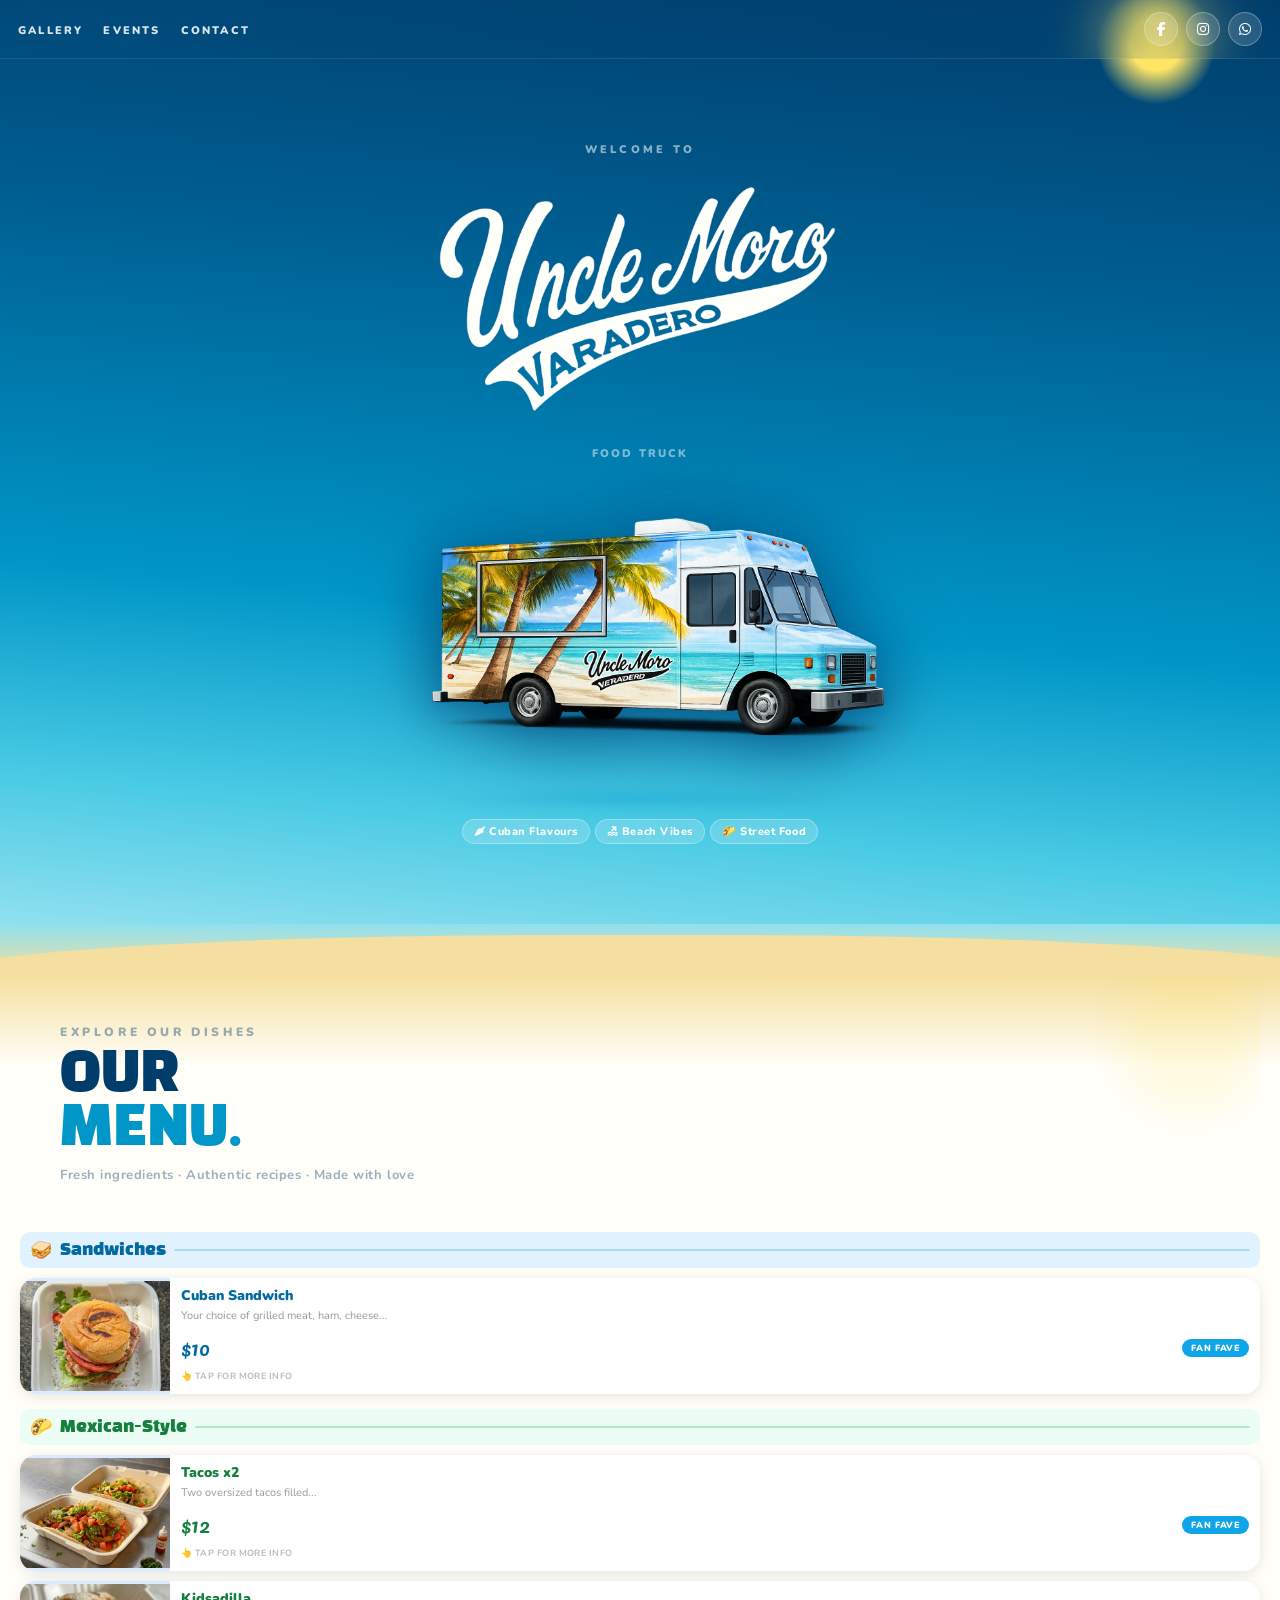
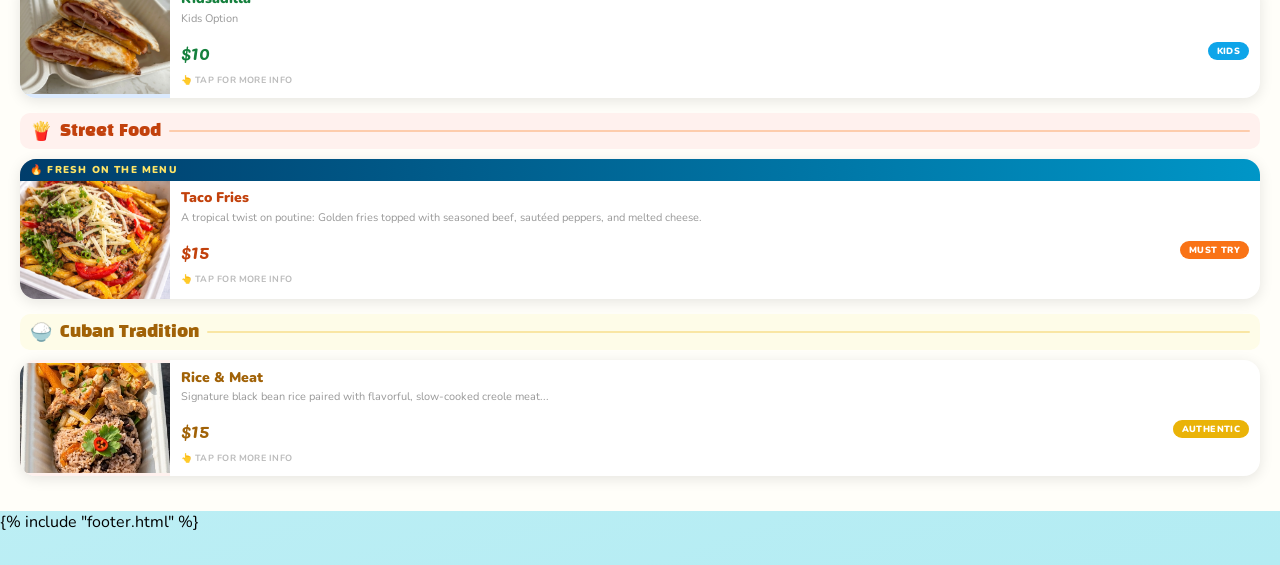
==== templates/index.html @ 2c999a67 "Update index.html" ====
<!DOCTYPE html>
<html lang="en">
<head>
<meta charset="UTF-8">
<!--<meta http-equiv="Content-Security-Policy" content="default-src 'self'; style-src 'self' 'unsafe-inline'; script-src 'self'; img-src 'self' data: https:;">-->
<meta name="viewport" content="width=device-width, initial-scale=1, viewport-fit=cover">
<meta name="theme-color" content="#0096c7">

<meta property="og:title" content="Uncle Moro Varadero Food Truck">
<meta property="og:description" content="Authentic Cuban & Street Food.">
<meta property="og:image" content="https://menu-foodtruck.onrender.com/static/images/truck2.png">
<meta property="og:url" content="https://menu-foodtruck.onrender.com">
<meta property="og:type" content="website">

<link href="https://fonts.googleapis.com/css2?family=Pacifico&family=Nunito:wght@400;600;700;800;900&family=Black+Han+Sans&display=swap" rel="stylesheet">
<link rel="stylesheet" href="https://cdnjs.cloudflare.com/ajax/libs/font-awesome/6.5.0/css/all.min.css">
<link rel="stylesheet" href="/static/css/estilo.css">

<title>Uncle Moro Varadero Food Truck</title>

</head>

<body>

<!-- HEADER -->
<div class="hdr">
  <!-- truck photo as subtle background -->
  <div class="truck-bg"></div>

  <nav class="topbar">
    <ul class="topbar-links">
      <li><a href="#">Gallery</a></li>
      <li><a href="#">Events</a></li>
      <li><a href="#info">Contact</a></li>
    </ul>
    <div class="topbar-socials">
      <a href="https://facebook.com/18fgJvuurK/?mibextid=wwXlfr" target="_blank" class="soc-btn fb" title="Facebook"><i class="fa-brands fa-facebook-f"></i></a>
      <a href="https://instagram.com/uncle_moro_varadero_food_truck" target="_blank" class="soc-btn ig" title="Instagram"><i class="fa-brands fa-instagram"></i></a>
      <a href="https://wa.me/" target="_blank" class="soc-btn wa" title="WhatsApp"><i class="fa-brands fa-whatsapp"></i></a>
    </div>
  </nav>

  <div class="hdr-inner">
    <div class="brand-eyebrow">Welcome to</div>
 
    <!-- logo circle -->
    <div class="logo-wrap">
      <img src="/static/images/logo.png" alt="Uncle Moro Varadero">
    </div>
 
    <!-- 3D truck image — replaces old truck.png -->
    <div class="brand-loc">Food Truck
      <img src="/static/images/truck2.png" alt="Uncle Moro Food Truck">
    </div>
 
    <div class="pills">
      <span class="pill">🌶 Cuban Flavours</span>
      <span class="pill">🏖 Beach Vibes</span>
      <span class="pill">🌮 Street Food</span>
    </div>
  </div>
</div>

<div class="sand-wrap"></div>

<div class="body">

<div class="menu-intro">
    <div class="menu-intro-text">
      <div class="menu-intro-eyebrow">Explore our dishes</div>
      <div class="menu-intro-title">Our <br><em>Menu.</em></div>
      <div class="menu-intro-sub">Fresh ingredients · Authentic recipes · Made with love</div>
    </div>
  </div>

<!-- SANDWICHES -->
<div class="sec cb">
  <div class="sec-row" style="margin-top: 0 !important;">
    <span class="sec-emoji">🥪</span>
    <span class="sec-name">Sandwiches</span>
    <div class="sec-rule"></div>
  </div>

  <div class="grid g1">

    <div class="card cb wide" onclick="location.href='/plates?plate=cuban'">

      <div class="ph ph-bg" style="background:#dbeafe;"><img src="/static/images/pan3.png" style="width:150px; height:110px; object-fit:cover;"></div>

      <div class="card-body">
        <div class="card-name">Cuban Sandwich</div>
        <div class="card-desc">Your choice of grilled meat, ham, cheese...</div>

        <div class="card-btm">
          <span class="price">$10</span>
          <span class="badge" style="background:#0ea5e9;color:#fff;">Fan Fave</span>
        </div>

        <div class="tap-hint">👆 Tap for more info</div>
      </div>

    </div>

  </div>

</div>


<!-- MEXICAN -->
<div class="sec li">

  <div class="sec-row">
    <span class="sec-emoji">🌮</span>
    <span class="sec-name">Mexican-Style</span>
    <div class="sec-rule"></div>
  </div>

  <div class="grid g1">

    <div class="card cb wide" onclick="location.href='/plates?plate=tacos'">

      <div class="ph ph-bg" style="background:#dbeafe;"><img src="/static/images/tacos2.png" style="width:150px; height:110px; object-fit:cover;"></div>

      <div class="card-body">
        <div class="card-name">Tacos x2</div>
        <div class="card-desc">Two oversized tacos filled...</div>

        <div class="card-btm">
          <span class="price">$12</span>
          <span class="badge" style="background:#0ea5e9;color:#fff;">Fan Fave</span>
        </div>

        <div class="tap-hint">👆 Tap for more info</div>
      </div>

    </div>

  </div>
  <div class="grid g1">

    <div class="card cb wide" onclick="location.href='/plates?plate=quesadilla'">

      <div class="ph ph-bg" style="background:#dbeafe;"><img src="/static/images/kid2.png" style="width:150px; height:110px; object-fit:cover;"></div>

      <div class="card-body">
        <div class="card-name">Kidsadilla</div>
        <div class="card-desc">Kids Option</div>

        <div class="card-btm">
          <span class="price">$10</span>
          <span class="badge" style="background:#0ea5e9;color:#fff;">Kids</span>
        </div>

        <div class="tap-hint">👆 Tap for more info</div>
      </div>

    </div>

  </div>
</div>


<!-- STREET FOOD -->
<div class="sec cr">

  <div class="sec-row">
    <span class="sec-emoji">🍟</span>
    <span class="sec-name">Street Food</span>
    <div class="sec-rule"></div>
  </div>

  <div class="grid g1">

    <div class="card cb wide" onclick="location.href='/plates?plate=tacofries'">

      <div class="star-strip">🔥 FRESH ON THE MENU</div>

      <div class="ph ph-bg" style="background:#fff1ee;"><img src="/static/images/fries2.JPG" style="width:150px; height:140px; object-fit:cover;"></div>

      <div class="card-body" style="margin-top: 20px;">

        <div class="card-name">Taco Fries</div>
        <div class="card-desc">A tropical twist on poutine: Golden fries topped with seasoned beef, sautéed peppers, and melted cheese.</div>

        <div class="card-btm">
          <span class="price">$15</span>
          <span class="badge" style="background:#f97316;color:#fff;">Must Try</span>
        </div>

        <div class="tap-hint">👆 Tap for more info</div>

      </div>

    </div>

  </div>

</div>


<!-- CUBAN BOWLS -->
<div class="sec go">

  <div class="sec-row">
    <span class="sec-emoji">🍚</span>
    <span class="sec-name">Cuban Tradition</span>
    <div class="sec-rule"></div>
  </div>

  <div class="grid g1">

    <div class="card cb wide" onclick="location.href='/plates?plate=rice'">

      <div class="ph ph-bg" style="background:#fff1ee;"><img src="/static/images/rice.png" style="width:150px; height:110px; object-fit:cover;"></div>

      <div class="card-body">

        <div class="card-name">Rice & Meat</div>
        <div class="card-desc">Signature black bean rice paired with flavorful, slow-cooked creole meat...</div>

        <div class="card-btm">
          <span class="price">$15</span>
          <span class="badge" style="background:#eab308;color:#fff;">Authentic</span>
        </div>

        <div class="tap-hint">👆 Tap for more info</div>

      </div>

    </div>

  </div>

</div>


</div>

<!-- FOOTER -->
{% include "footer.html" %}


<!-- JS -->
<script src="/static/js/script.js"></script>

</body>
</html>
---- static/css/estilo.css ----
:root {
  --ocean: #0096c7;
  --deep: #003d6b;
  --sand: #f5dfa0;
  --coral: #f97316;
  --lime: #22c55e;
  --gold: #eab308;
  --sky: #90e0ef;
  --coral: #ff6b35;
}
* { box-sizing: border-box; margin: 0; padding: 0; }
body {
  font-family: 'Nunito', sans-serif;
  background: linear-gradient(160deg, #e0f7fa 0%, #b3ecf3 100%);
  min-height: 100dvh;
  padding: 0 0 2rem; 
}


/* ─── HEADER ─── */
.hdr {
  margin-top: 0;
  position: relative;
  text-align: center;
  overflow: hidden;
  padding: clamp(1.2rem, 4vw, 2rem) 1rem clamp(3rem, 8vw, 5rem);
  background: linear-gradient(185deg, #003d6b 0%, #005f92 30%, #0096c7 65%, #48cae4 85%, #90e0ef 100%);
}
 
/* sun decoration */
.hdr::before {
  content: '';
  position: absolute; top: -15px; right: 5%;
  width: clamp(70px, 16vw, 120px); height: clamp(70px, 16vw, 120px);
  background: radial-gradient(circle, #ffe566 30%, transparent 70%);
  pointer-events: none;
}
 
/* shimmer lines */
.shimmer {
  position: absolute; bottom: 40px; left: 0; right: 0; height: 24px;
  background: repeating-linear-gradient(90deg, rgba(255,255,255,.08) 0, rgba(255,255,255,.08) 3px, transparent 3px, transparent 18px);
}
 
/* ── truck background image ── */
.truck-bg {
  position: absolute;
  inset: 0;
  background-size: cover;
  background-position: center 45%;
  opacity: .18;
  pointer-events: none;
}
 
/* ── content ── */
.hdr-inner {
  margin-top: 110px;
  position: relative;
  z-index: 2;
  display: flex;
  flex-direction: column;
  align-items: center;
}

 
.brand-eyebrow {
  font-size: clamp(9px, 1.8vw, 11px);
  font-weight: 900;
  letter-spacing: .3em;
  text-transform: uppercase;
  color: rgba(255,255,255,.55);
}
.logo-wrap {
  margin: clamp(8px, 2.5vw, 18px) auto;
  width: clamp(220px, 60vw, 420px);
  animation: logo-drop .9s .1s cubic-bezier(.22,1,.36,1) both;
}
@keyframes logo-drop {
  from { opacity: 0; transform: translateY(-18px) scale(.9); }
  to   { opacity: 1; transform: translateY(0) scale(1); }
}
.logo-wrap img {
  width: 100%;
  height: auto;
  display: block;
  /* blanco puro + glow cálido dorado para hacer match con el sol/arena del camión */
  filter: invert(1) brightness(1.1) drop-shadow(0 15px 35px rgba(0, 0, 0, -0.5));
}
 
/* ── TRUCK 3D IMAGE ── */
.brand-loc {
  width: 100%;
  position: relative;
  margin-top: clamp(-10px, -2vw, -6px);
  /* negative margin pulls truck up, overlapping logo area slightly */
}

.brand-loc img {
  width: clamp(260px, 88vw, 520px);
  max-width: 100%;
  height: auto;
  display: block;
  margin: 0 auto;

  /* key visual effects */
  filter:
    drop-shadow(0 -8px 24px rgba(0, 150, 200, .35))   /* sky glow from above  */
    drop-shadow(0  8px 32px rgba(0,  20,  60, .55))   /* ground shadow below  */
    drop-shadow(0  2px  8px rgba(0,  80, 150, .3));   /* subtle edge depth    */

  animation: truck-roll .95s .25s cubic-bezier(.22,1,.36,1) both;

  /* subtle float loop */
  animation: truck-roll .95s .25s cubic-bezier(.22,1,.36,1) both,
             truck-float 5s 1.2s ease-in-out infinite;
}

@keyframes truck-roll {
  from { opacity: 0; transform: translateX(-40px) scale(.93); }
  to   { opacity: 1; transform: translateX(0) scale(1); }
}
@keyframes truck-float {
  0%, 100% { transform: translateY(0); }
  50%       { transform: translateY(-6px); }
}

/* ground reflection strip under truck */
.brand-loc::after {
  content: '';
  display: block;
  margin: clamp(-18px,-4vw,-10px) auto 0;
  width: clamp(200px, 70vw, 420px);
  height: clamp(12px, 3vw, 20px);
  background: radial-gradient(ellipse at center,
    rgba(0, 150, 200, .35) 0%,
    transparent 70%
  );
  border-radius: 50%;
  filter: blur(4px);
}

/* brand text hidden — logo image IS the brand */
.brand-uncle { display: none; }
.brand-vara  { display: none; }
 
.brand-loc {
  font-size: clamp(9px, 1.8vw, 11px);
  font-weight: 900;
  letter-spacing: .2em;
  text-transform: uppercase;
  color: rgba(255,255,255,.5);
  margin-top: 6px;
}
 
.pills {
  display: flex;
  justify-content: center;
  gap: 5px;
  flex-wrap: wrap;
  margin-top: 10px;
}
.pill {
  background: rgba(255,255,255,.18);
  border: 1px solid rgba(255,255,255,.3);
  color: #fff;
  font-size: clamp(9px, 1.8vw, 11px);
  font-weight: 800;
  padding: 4px 11px;
  border-radius: 20px;
  letter-spacing: .05em;
}
.palms { font-size: clamp(22px, 5vw, 32px); letter-spacing: 8px; margin-bottom: 4px; position: relative; z-index:1; }
.brand-eyebrow { font-size: clamp(9px,1.8vw,11px); font-weight:900; letter-spacing:.3em; text-transform:uppercase; color:rgba(255,255,255,.55); position:relative;z-index:1; }
.brand-uncle { font-family:'Pacifico',cursive; font-size:clamp(32px,9vw,56px); color:#fff; text-shadow:2px 4px 0 rgba(0,50,90,.5); line-height:1; position:relative;z-index:1; }
.brand-vara { font-family:'Pacifico',cursive; font-size:clamp(14px,4vw,24px); color:#ffe566; text-shadow:1px 2px 0 rgba(0,50,80,.4); position:relative;z-index:1; margin-top:2px; }
.brand-loc { font-size:clamp(9px,1.8vw,11px); font-weight:900; letter-spacing:.2em; text-transform:uppercase; color:rgba(255,255,255,.5); margin-top:6px; position:relative;z-index:1; }
.pills { display:flex; justify-content:center; gap:5px; flex-wrap:wrap; margin-top:10px; position:relative;z-index:1; }
.pill { background:rgba(255,255,255,.18); border:1px solid rgba(255,255,255,.3); color:#fff; font-size:clamp(9px,1.8vw,11px); font-weight:800; padding:4px 11px; border-radius:20px; letter-spacing:.05em; }

.sand-wrap { height: clamp(32px,6vw,52px); background:linear-gradient(180deg,#90e0ef 0%,#f5dfa0 100%); overflow:hidden; position:relative; }
.sand-wrap::after { content:''; position:absolute; bottom:0; left:-5%; right:-5%; height:80%; background:#f5dfa0; border-radius:55% 55% 0 0/50px 50px 0 0; }


 /* ─── TOP NAV BAR ─── */
.topbar {
  position: fixed;
  top: 0px; left: 0; right: 0;
  z-index: 30;
  display: flex;
  align-items: center;
  justify-content: space-between;
  padding: clamp(.6rem,2vw,1rem) clamp(1rem,4vw,2.5rem);
  background: rgba(0,20,50,.35);
  backdrop-filter: blur(30px);
  border-bottom: 1px solid rgba(255,255,255,.1);
}
 
.topbar-links {
  display: flex;
  gap: clamp(8px,2vw,20px);
  list-style: none;
}
.topbar-links a {
  font-size: clamp(9px,1.8vw,11px);
  font-weight: 900;
  letter-spacing: .2em;
  text-transform: uppercase;
  color: rgba(255,255,255,.85);
  text-decoration: none;
  transition: color .2s;
}
.topbar-links a:hover { color: var(--gold); }
 
.topbar-socials {
  display: flex;
  gap: 8px;
  align-items: center;
}
.soc-btn {
  display: flex; align-items: center; justify-content: center;
  width: clamp(28px,6vw,34px); height: clamp(28px,6vw,34px);
  border-radius: 50%;
  background: rgba(255,255,255,.14);
  border: 1.5px solid rgba(255,255,255,.28);
  color: #fff;
  font-size: clamp(12px,2.8vw,14px);
  text-decoration: none;
  transition: background .2s, transform .2s;
}
.soc-btn:hover { transform: translateY(-2px) scale(1.1); }
.soc-btn.fb:hover { background: #1877f2; border-color: #1877f2; }
.soc-btn.ig:hover { background: #e1306c; border-color: #e1306c; }
.soc-btn.tt:hover { background: #111;    border-color: #fff; }
.soc-btn.wa:hover { background: #25d366; border-color: #25d366; }
 
.logo-ring img { width: 100%; height: 100%; object-fit: cover; display: block; }

.menu-section {
  padding: clamp(2rem, 6vw, 4rem) clamp(1rem, 4vw, 2.5rem);
  max-width: 1100px;
  margin: 0 auto;
}
 
/* ── Section title ── */
.menu-intro {
  padding: clamp(1.8rem,5vw,3rem) clamp(1.2rem,4vw,2.5rem);
  display: flex;
  align-items: center;
  justify-content: space-between;
  gap: 1.5rem;
  flex-wrap: wrap;
  position: relative;
  overflow: hidden;
}
.menu-intro::before {
  content:'';
  position:absolute; top:-40px; right:-30px;
  width:clamp(120px,28vw,200px); height:clamp(120px,28vw,200px);
  background:radial-gradient(circle,rgba(255,229,80,.15) 30%,transparent 70%);
  pointer-events:none;
}
.menu-intro-text { position:relative; z-index:1; }
.menu-intro-eyebrow {
  font-size:clamp(12px,2vw,11px); font-weight:900;
  letter-spacing:.3em; text-transform:uppercase;
  color: rgba(0,61,107,.4); margin-bottom:.5rem;
}
.menu-intro-title {
  font-family:'Black Han Sans',sans-serif;
  font-size:clamp(50px,7vw,54px);
  line-height:1; color: var(--deep); text-transform:uppercase;
}
.menu-intro-title em { font-style:normal; color: var(--ocean);; }
.menu-intro-sub {
  font-size:clamp(12px,2.2vw,13px); font-weight:700;
  color: rgba(0,61,107,.4); margin-top:.6rem; letter-spacing:.04em;
}

/* ─── BODY ─── */
.body { background:linear-gradient(180deg,#f5dfa0 0,#fffef9 90px); padding:0 clamp(.6rem,3vw,1.25rem); padding-bottom: 25px; }

/* ─── SECTION ─── */
.sec { margin-top: clamp(.8rem,1.1rem); }


.sec-row { display:flex; align-items:center; gap:8px; margin-bottom:10px; padding:6px 10px; border-radius:10px; margin-top: 15px;}

.sec-emoji { font-size:clamp(14px,3vw,18px); }
.sec-name { font-family:'Black Han Sans',sans-serif; font-size:clamp(13px,3.5vw,16px); white-space:nowrap; }
.sec-rule { flex:1; height:2px; border-radius:2px; opacity:.3; }

/* ─── GRID ─── */
.grid { display:flow; gap:clamp(8px,2vw,12px); }
.g1 { grid-template-columns: 1fr; margin-bottom: 10px;}
.g2 { grid-template-columns: repeat(auto-fill, minmax(min(100%,148px), 1fr)); }

/* ─── CARD ─── */
.card {
  background:#fff; border-radius:16px; overflow:hidden;
  box-shadow:0 3px 14px rgba(0,0,0,.1);
  cursor:pointer;
  transition: transform .18s, box-shadow .18s;
  position: relative;
}
.card:hover { transform:translateY(-3px); box-shadow:0 8px 22px rgba(0,0,0,.15); }
.card:active { transform:scale(.98); }
.card.wide { display:flex; flex-direction:row; }
.card.wide .ph { width:clamp(100px,30%,150px); min-width:clamp(100px,30%,150px); aspect-ratio:unset; min-height:110px; }

.star-strip {
  position:absolute; top:0; left:0; right:0;
  background:linear-gradient(90deg,#003d6b,#0096c7);
  color:#ffe566; font-size:10px; font-weight:900;
  letter-spacing:.12em; text-transform:uppercase;
  padding:4px 10px; display:flex; align-items:center; gap:5px;
  z-index:2;
}

.ph {
  width:100%; aspect-ratio:4/3;
  display:flex; flex-direction:column; align-items:center; justify-content:center;
  font-size:clamp(28px,8vw,40px); gap:3px; overflow:hidden;
}
.ph img { width:100%; height:100%; object-fit:cover; }
.ph-label { font-size:9px; font-weight:800; letter-spacing:.1em; text-transform:uppercase; opacity:.25; }

.card-body { padding:clamp(7px,2vw,10px) clamp(8px,2vw,11px) clamp(9px,2vw,12px); flex:1; display:flex; flex-direction:column; justify-content:center; }
.card-name { font-weight:900; font-size:clamp(12px,3vw,14px); line-height:1.2; }
.card-desc { font-size:clamp(10px,2.2vw,11px); color:#999; margin-top:3px; line-height:1.4; }
.card-btm { display:flex; align-items:center; justify-content:space-between; margin-top:7px; flex-wrap:wrap; gap:4px; }
.price { font-family:'Pacifico',cursive; font-size:clamp(16px,4.5vw,20px); }
.badge { font-size:9px; font-weight:900; padding:3px 9px; border-radius:20px; letter-spacing:.04em; text-transform:uppercase; }
.tap-hint { font-size:9px; color:#bbb; font-weight:700; margin-top:5px; letter-spacing:.05em; text-transform:uppercase; display:flex; align-items:center; gap:3px; }

/* colour palettes */
.cb .ph-bg { background:#dbeafe; } .cb .card-name,.cb .price { color:#0369a1; } .cb .badge { background:#0ea5e9; color:#fff; } .cb .sec-row { background:#e0f2fe; } .cb .sec-name { color:#0369a1; } .cb .sec-rule { background:#0ea5e9; }
.li .ph-bg { background:#ecfdf5; } .li .card-name,.li .price { color:#15803d; } .li .badge { background:#22c55e; color:#fff; } .li .sec-row { background:#ecfdf5; } .li .sec-name { color:#15803d; } .li .sec-rule { background:#22c55e; }
.cr .ph-bg { background:#fff1ee; } .cr .card-name,.cr .price { color:#c2410c; } .cr .badge { background:#f97316; color:#fff; } .cr .sec-row { background:#fff1ee; } .cr .sec-name { color:#c2410c; } .cr .sec-rule { background:#f97316; }
.go .ph-bg { background:#fefce8; } .go .card-name,.go .price { color:#a16207; } .go .badge { background:#eab308; color:#fff; } .go .sec-row { background:#fefce8; } .go .sec-name { color:#a16207; } .go .sec-rule { background:#eab308; }

/* ─── MODAL ─── */
.overlay {
  display:none; position:fixed; inset:0; z-index:100;
  background:rgba(0,30,60,.72); backdrop-filter:blur(4px);
  align-items:flex-end; justify-content:center;
  padding: 0;
}
.overlay.open { display:flex; }

.modal {
  background:#fff; border-radius:24px 24px 0 0;
  width:100%; max-width:540px; max-height:88vh;
  overflow-y:auto; padding-bottom: env(safe-area-inset-bottom, 16px);
  animation: slideUp .3s cubic-bezier(.22,.68,0,1.2);
}
@media (min-width:560px) {
  .overlay { align-items:center; padding:1rem; }
  .modal { border-radius:24px; max-height:80vh; }
}
@keyframes slideUp { from { transform:translateY(100%); opacity:0; } to { transform:translateY(0); opacity:1; } }

.modal-img { width:100%; aspect-ratio:16/9; object-fit:cover; border-radius:24px 24px 0 0; font-size:60px; display:flex; align-items:center; justify-content:center; }
@media (min-width:560px) { .modal-img { border-radius:24px 24px 0 0; } }

.modal-body { padding:1.25rem 1.25rem 1.5rem; }
.modal-cat { font-size:10px; font-weight:900; letter-spacing:.2em; text-transform:uppercase; margin-bottom:6px; }
.modal-name { font-family:'Pacifico',cursive; font-size:clamp(22px,6vw,28px); line-height:1.1; color:#1a1208; }
.modal-price { font-family:'Pacifico',cursive; font-size:26px; margin-top:8px; }
.modal-divider { border:none; border-top:1.5px dashed #eee; margin:12px 0; }
.modal-section-label { font-size:10px; font-weight:900; letter-spacing:.2em; text-transform:uppercase; color:#bbb; margin-bottom:5px; }
.modal-desc { font-size:14px; color:#444; line-height:1.65; }
.modal-inspiration { font-size:13px; color:#666; line-height:1.6; font-style:italic; }
.modal-tags { display:flex; flex-wrap:wrap; gap:6px; margin-top:10px; }
.modal-tag { font-size:10px; font-weight:800; padding:3px 10px; border-radius:20px; letter-spacing:.04em; }
.modal-close {
  position:sticky; bottom:0; width:100%;
  background:linear-gradient(135deg,#003d6b,#0096c7);
  color:#fff; font-family:'Pacifico',cursive;
  font-size:16px; padding:14px;
  border:none; cursor:pointer; letter-spacing:.03em;
  margin-top:1rem;
  border-radius:0;
}

/* ─── FOOTER ─── */
.ftr {
  margin:1.25rem clamp(.6rem,3vw,1rem) 1rem;
  background:linear-gradient(135deg,#003d6b 0%,#0096c7 100%);
  border-radius:16px; padding:1rem 1.25rem;
  display:flex; justify-content:space-between; align-items:center; flex-wrap:wrap; gap:8px;
}
.ftr-brand { font-family:'Pacifico',cursive; font-size:clamp(14px,4vw,18px); color:#fff; text-shadow:1px 2px 0 rgba(0,0,0,.25); }
.ftr-sub { font-size:10px; font-weight:800; color:rgba(255,255,255,.6); letter-spacing:.12em; text-transform:uppercase; margin-top:2px; }
.ftr-right { display:flex; flex-direction:column; align-items:flex-end; gap:5px; }
.ftr-badge { background:rgba(255,255,255,.18); border:1px solid rgba(255,255,255,.32); color:#fff; font-size:10px; font-weight:900; padding:4px 12px; border-radius:20px; letter-spacing:.06em; text-transform:uppercase; }
.ftr-pay { font-size:10px; font-weight:800; color:rgba(255,255,255,.5); letter-spacing:.1em; text-transform:uppercase; }


.topbar {
    position: fixed;
    top: 0;
    left: 0;
    right: 0;
    z-index: 200;
    display: flex;
    align-items: center;
    justify-content: space-between;
    padding: 12px 18px;
    background: transparent;
    transition: background .3s;
}

.cart-btn {
    display: flex !important; /* Forzamos el display */
    align-items: center;
    gap: 6px;
    background: #ff6b35 !important; /* Usamos el color directo en lugar de var */
    color: #ffffff !important;
    font-size: 13px;
    font-weight: 900;
    padding: 8px 16px;
    border-radius: 30px;
    cursor: pointer;
    border: none;
    text-transform: uppercase;
    box-shadow: 0 3px 14px rgba(255, 107, 53, .5);
}
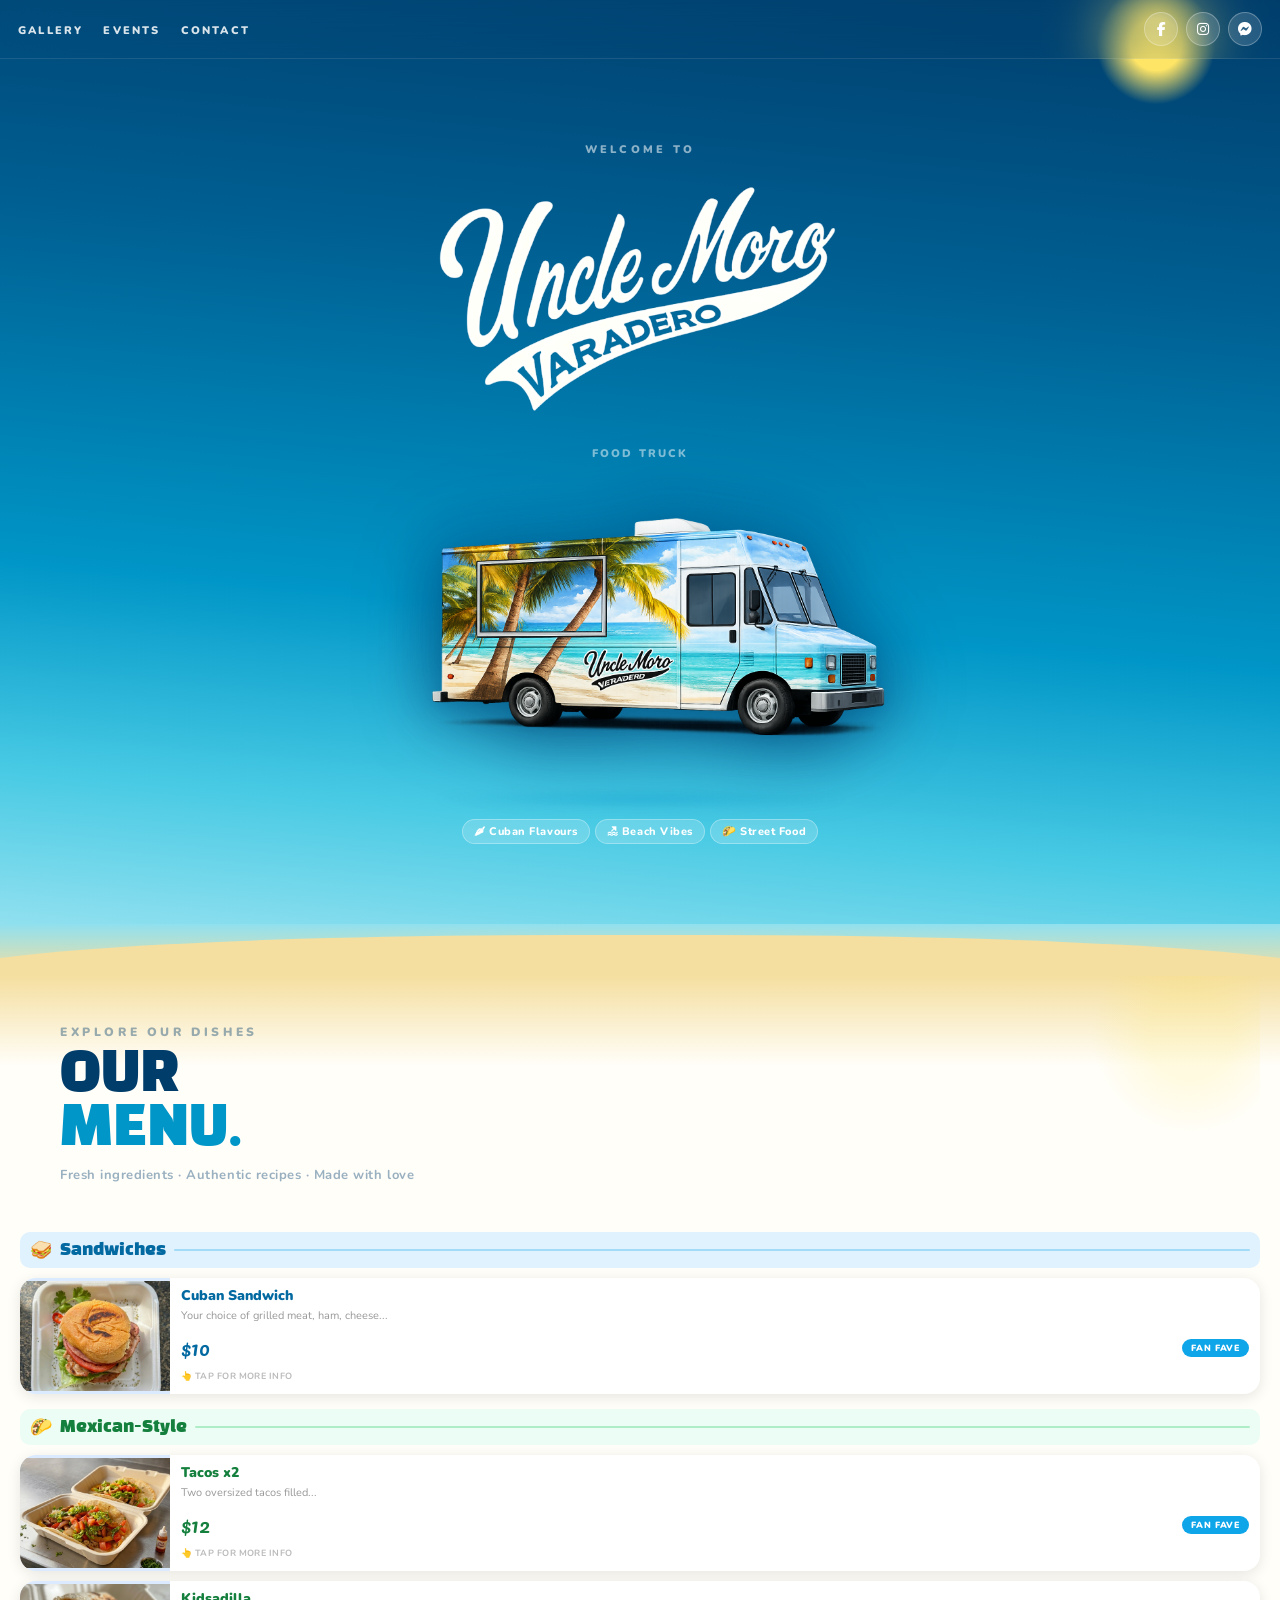
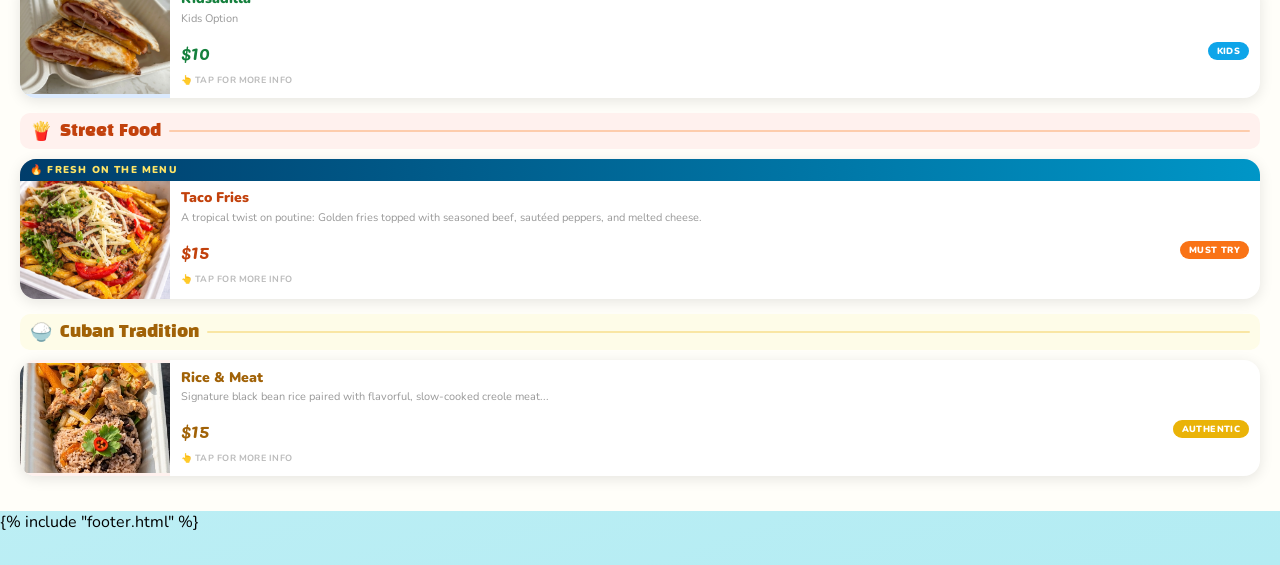
==== commit bde54c5d: "Update index.html" ====
--- a/templates/index.html
+++ b/templates/index.html
@@ -36,7 +36,7 @@
     <div class="topbar-socials">
       <a href="https://facebook.com/18fgJvuurK/?mibextid=wwXlfr" target="_blank" class="soc-btn fb" title="Facebook"><i class="fa-brands fa-facebook-f"></i></a>
       <a href="https://instagram.com/uncle_moro_varadero_food_truck" target="_blank" class="soc-btn ig" title="Instagram"><i class="fa-brands fa-instagram"></i></a>
-      <a href="https://wa.me/" target="_blank" class="soc-btn wa" title="WhatsApp"><i class="fa-brands fa-whatsapp"></i></a>
+      <a href="https://m.me/Uncle Moro Varadero Food Truck" target="_blank" class="soc-btn ma" title="Messenger"><i class="fa-brands fa-facebook-messenger"></i></a>
     </div>
   </nav>
 
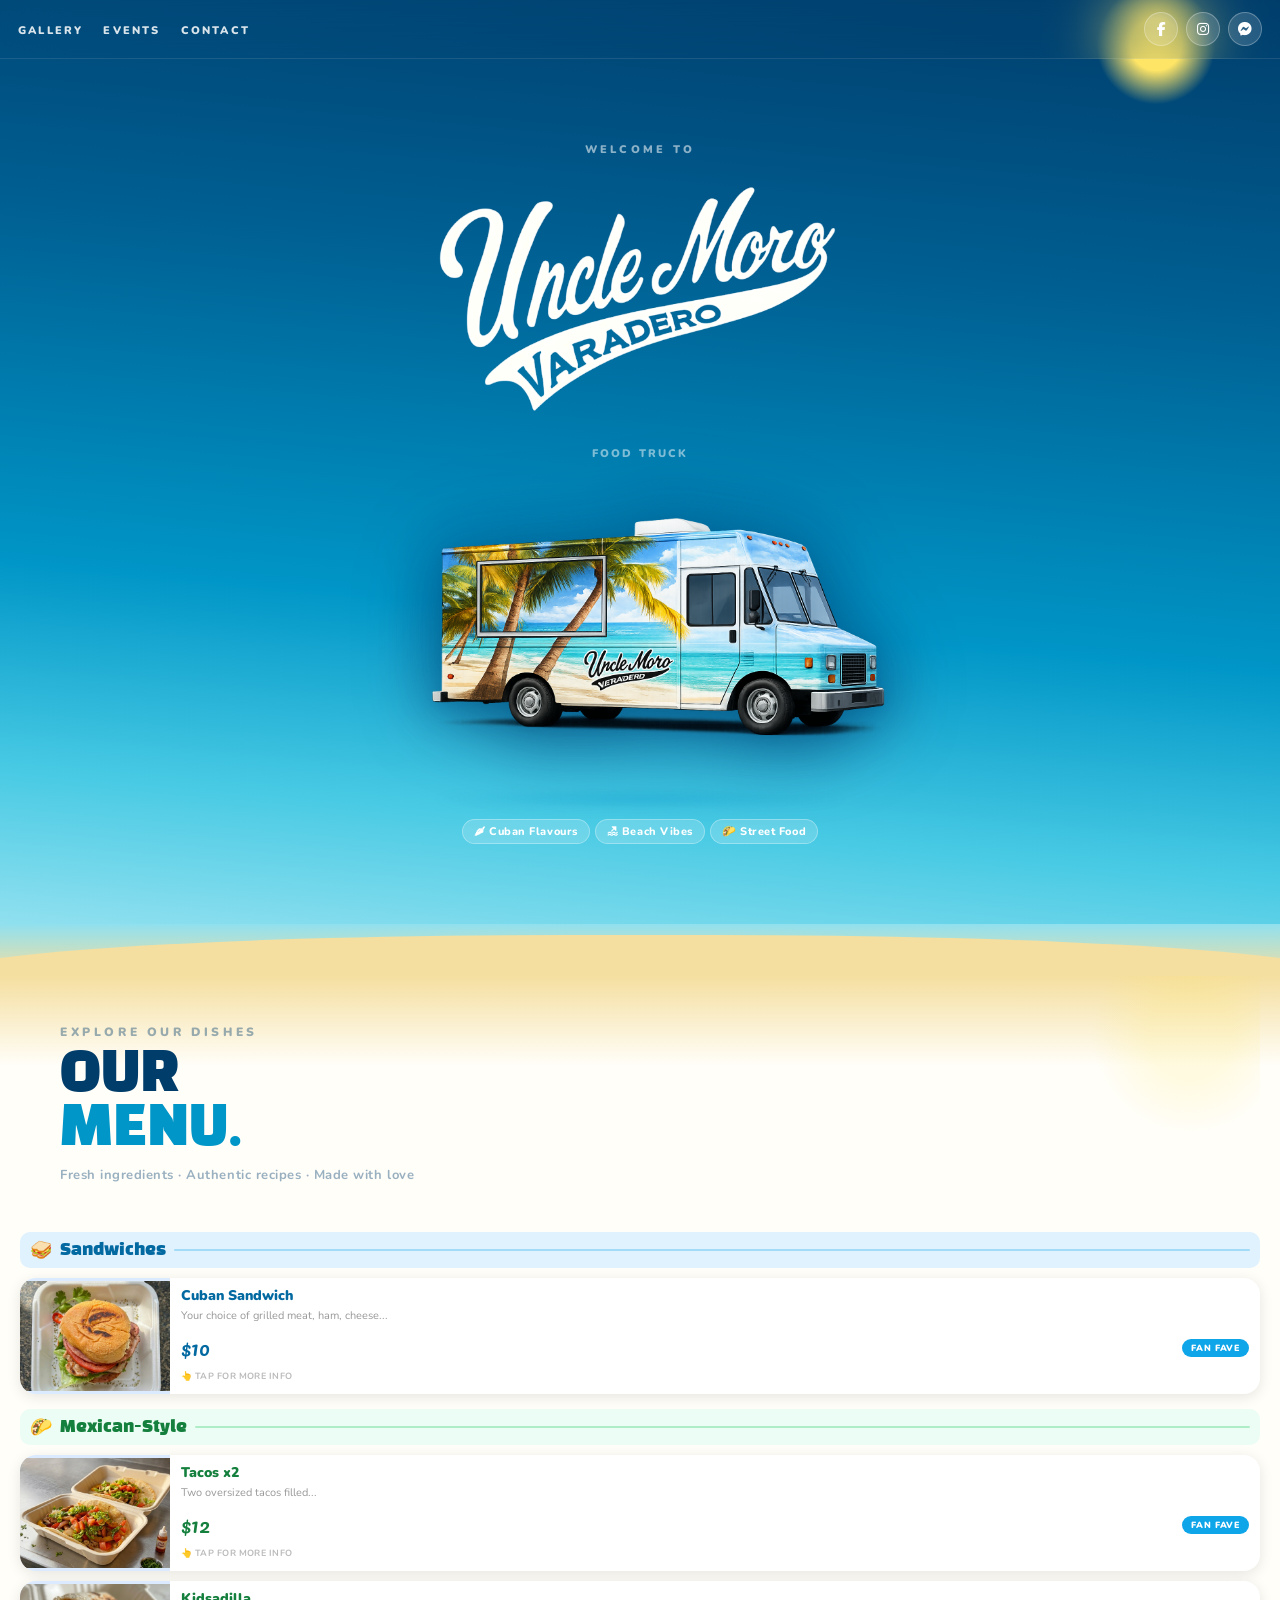
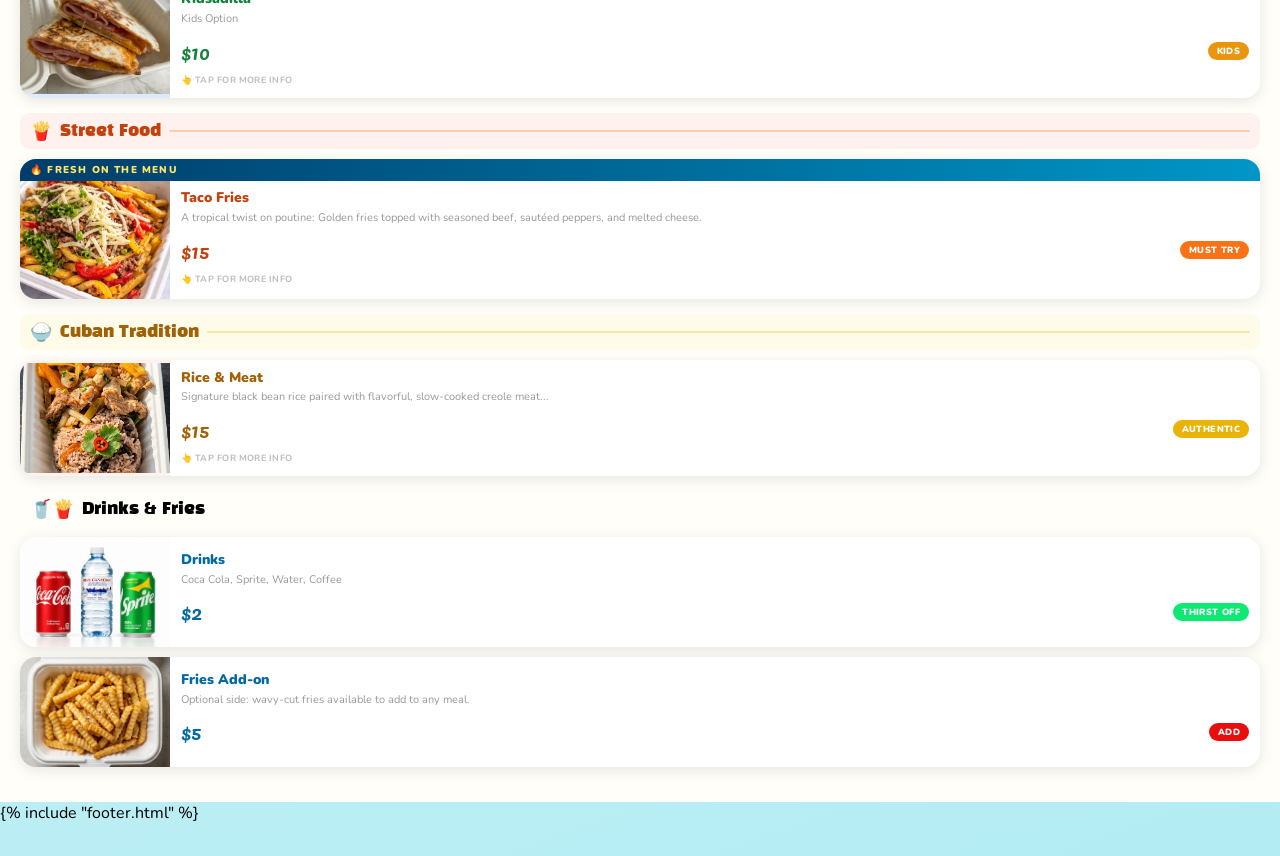
==== commit b72f8e91: "Add files via upload" ====
--- a/templates/index.html
+++ b/templates/index.html
@@ -1,8 +1,8 @@
 <!DOCTYPE html>
 <html lang="en">
 <head>
-<meta charset="UTF-8">
-<!--<meta http-equiv="Content-Security-Policy" content="default-src 'self'; style-src 'self' 'unsafe-inline'; script-src 'self'; img-src 'self' data: https:;">-->
+
+<meta charset="utf-8">
 <meta name="viewport" content="width=device-width, initial-scale=1, viewport-fit=cover">
 <meta name="theme-color" content="#0096c7">
 
@@ -34,9 +34,9 @@
       <li><a href="#info">Contact</a></li>
     </ul>
     <div class="topbar-socials">
-      <a href="https://facebook.com/18fgJvuurK/?mibextid=wwXlfr" target="_blank" class="soc-btn fb" title="Facebook"><i class="fa-brands fa-facebook-f"></i></a>
-      <a href="https://instagram.com/uncle_moro_varadero_food_truck" target="_blank" class="soc-btn ig" title="Instagram"><i class="fa-brands fa-instagram"></i></a>
-      <a href="https://m.me/Uncle Moro Varadero Food Truck" target="_blank" class="soc-btn ma" title="Messenger"><i class="fa-brands fa-facebook-messenger"></i></a>
+      <a href="https://facebook.com/UncleMoroVaraderoFoodTruck" target="_blank" class="soc-btn fb" title="Facebook"><i class="fa-brands fa-facebook-f"></i></a>
+      <a href="https://instagram.com/Uncle_Moro_Varadero_Food_real" target="_blank" class="soc-btn ig" title="Instagram"><i class="fa-brands fa-instagram"></i></a>
+      <a href="https://m.me/Uncle Moro Varadero Food Truck" target="_blank" class="soc-btn wa" title="Messenger"><i class="fa-brands fa-facebook-messenger"></i></a>
     </div>
   </nav>
 
@@ -83,7 +83,7 @@
 
   <div class="grid g1">
 
-    <div class="card cb wide" onclick="location.href='/plates?plate=cuban'">
+    <div class="card cb wide" onclick="location.href='plates?plate=cuban'">
 
       <div class="ph ph-bg" style="background:#dbeafe;"><img src="/static/images/pan3.png" style="width:150px; height:110px; object-fit:cover;"></div>
 
@@ -117,7 +117,7 @@
 
   <div class="grid g1">
 
-    <div class="card cb wide" onclick="location.href='/plates?plate=tacos'">
+    <div class="card cb wide" onclick="location.href='plates?plate=tacos'">
 
       <div class="ph ph-bg" style="background:#dbeafe;"><img src="/static/images/tacos2.png" style="width:150px; height:110px; object-fit:cover;"></div>
 
@@ -138,7 +138,7 @@
   </div>
   <div class="grid g1">
 
-    <div class="card cb wide" onclick="location.href='/plates?plate=quesadilla'">
+    <div class="card cb wide" onclick="location.href='plates?plate=quesadilla'">
 
       <div class="ph ph-bg" style="background:#dbeafe;"><img src="/static/images/kid2.png" style="width:150px; height:110px; object-fit:cover;"></div>
 
@@ -148,7 +148,7 @@
 
         <div class="card-btm">
           <span class="price">$10</span>
-          <span class="badge" style="background:#0ea5e9;color:#fff;">Kids</span>
+          <span class="badge" style="background:#e9950e;color:#fff;">Kids</span>
         </div>
 
         <div class="tap-hint">👆 Tap for more info</div>
@@ -171,7 +171,7 @@
 
   <div class="grid g1">
 
-    <div class="card cb wide" onclick="location.href='/plates?plate=tacofries'">
+    <div class="card cb wide" onclick="location.href='plates?plate=tacofries'">
 
       <div class="star-strip">🔥 FRESH ON THE MENU</div>
 
@@ -209,7 +209,7 @@
 
   <div class="grid g1">
 
-    <div class="card cb wide" onclick="location.href='/plates?plate=rice'">
+    <div class="card cb wide" onclick="location.href='plates?plate=rice'">
 
       <div class="ph ph-bg" style="background:#fff1ee;"><img src="/static/images/rice.png" style="width:150px; height:110px; object-fit:cover;"></div>
 
@@ -233,15 +233,66 @@
 
 </div>
 
-
-</div>
+<!-- Drinks -->
+<div class="sec di">
+
+  <div class="sec-row">
+    <span class="sec-emoji">🥤🍟</span>
+    <span class="sec-name">Drinks & Fries</span>
+    <div class="sec-rule"></div>
+  </div>
+
+  <div class="grid g1">
+
+    <div class="card cb wide" >
+
+      <div class="ph ph-bg" style="background:#dbeafe;"><img src="/static/images/drinks.png" style="width:150px; height:110px; object-fit:cover;"></div>
+
+      <div class="card-body">
+        <div class="card-name">Drinks</div>
+        <div class="card-desc">Coca Cola, Sprite, Water, Coffee</div>
+
+        <div class="card-btm">
+          <span class="price">$2</span>
+          <span class="badge" style="background:#0ee974;color:#fff;">Thirst off</span>
+        </div>
+      </div>
+
+    </div>
+
+  </div>
+  <div class="grid g1">
+
+    <div class="card cb wide">
+
+      <div class="ph ph-bg" style="background:#dbeafe;"><img src="/static/images/solo_fries.png" style="width:150px; height:110px; object-fit:cover;"></div>
+
+      <div class="card-body">
+        <div class="card-name">Fries Add-on</div>
+        <div class="card-desc">Optional side: wavy-cut fries available to add to any meal.</div>
+
+        <div class="card-btm">
+          <span class="price">$5</span>
+          <span class="badge" style="background:#e90e0e;color:#fff;">Add</span>
+        </div>
+
+      </div>
+
+    </div>
+
+  </div>
+</div>
+
+
+
+</div>
+
 
 <!-- FOOTER -->
 {% include "footer.html" %}
 
-
 <!-- JS -->
 <script src="/static/js/script.js"></script>
 
 </body>
-</html>
+</html>
--- a/static/css/estilo.css
+++ b/static/css/estilo.css
@@ -230,8 +230,7 @@
 .soc-btn:hover { transform: translateY(-2px) scale(1.1); }
 .soc-btn.fb:hover { background: #1877f2; border-color: #1877f2; }
 .soc-btn.ig:hover { background: #e1306c; border-color: #e1306c; }
-.soc-btn.tt:hover { background: #111;    border-color: #fff; }
-.soc-btn.wa:hover { background: #25d366; border-color: #25d366; }
+.soc-btn.me:hover { background: #1877f2; border-color: #1877f2; }
  
 .logo-ring img { width: 100%; height: 100%; object-fit: cover; display: block; }
 
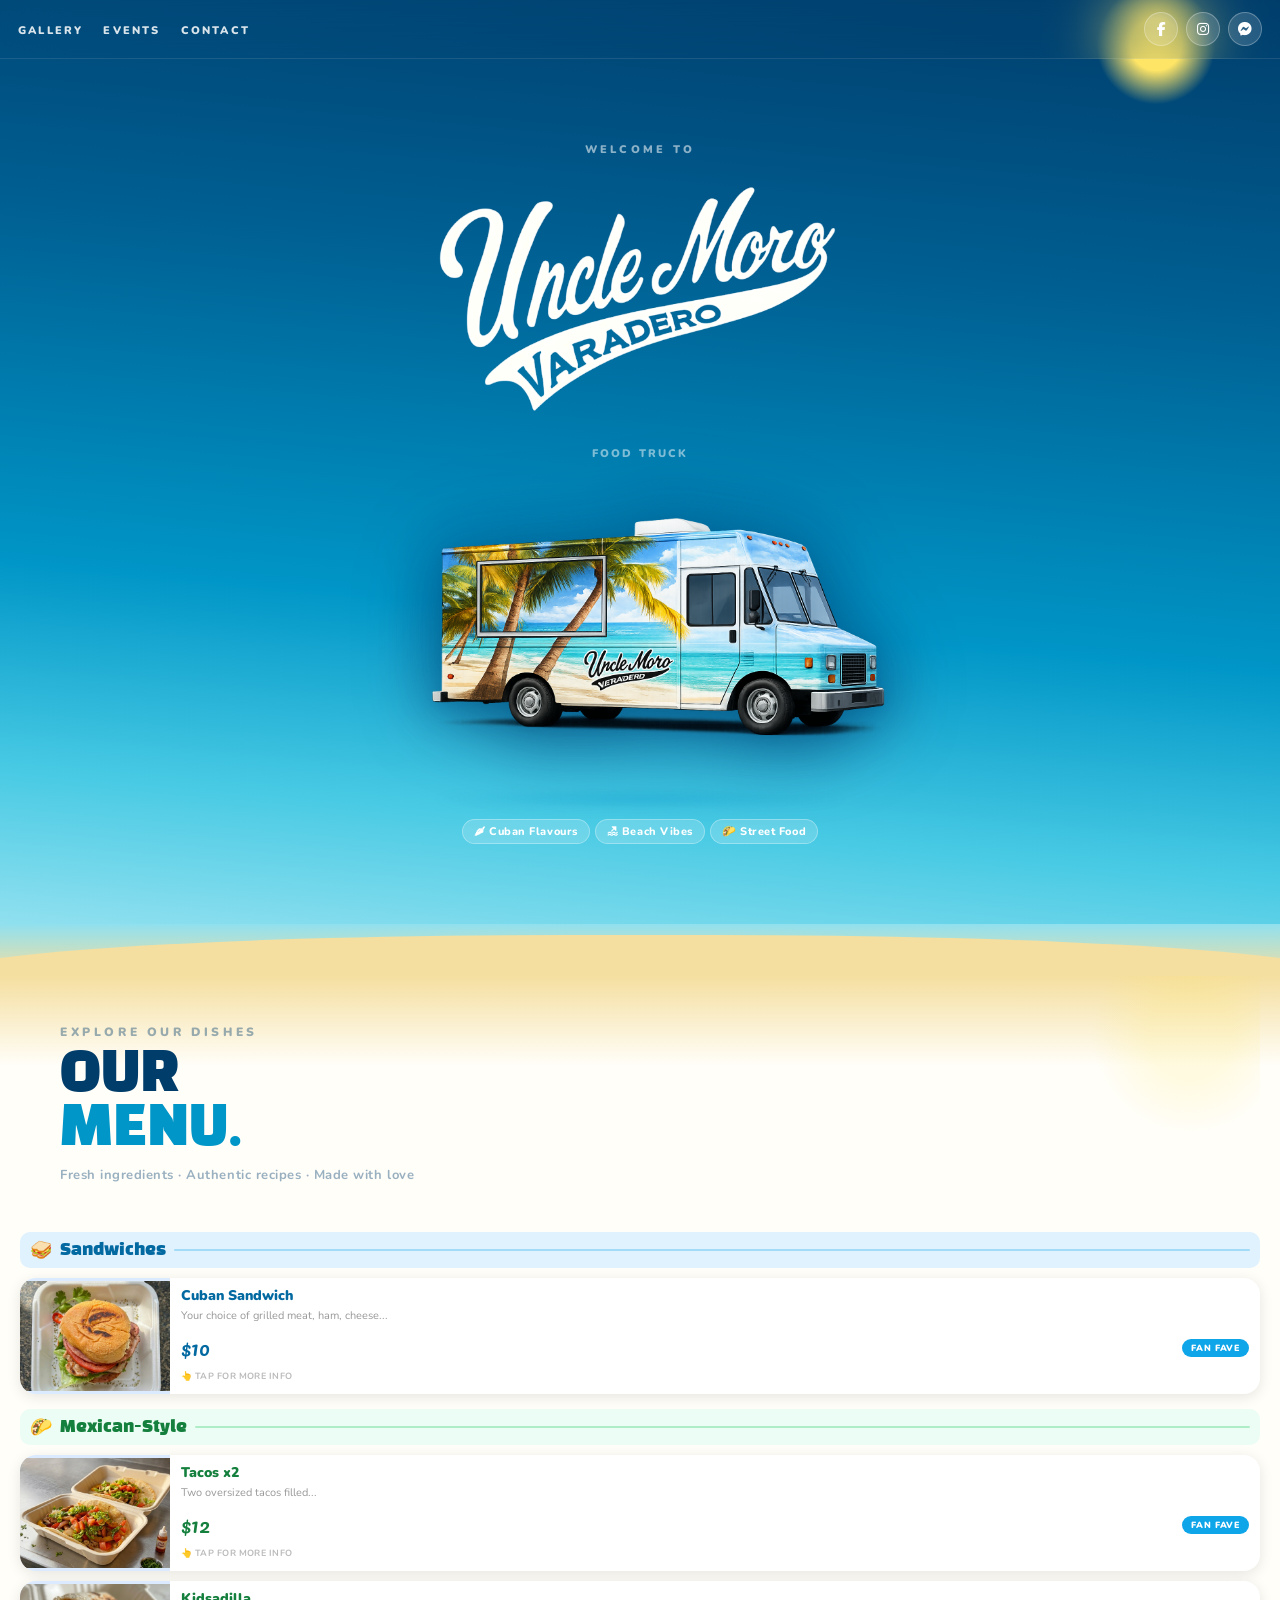
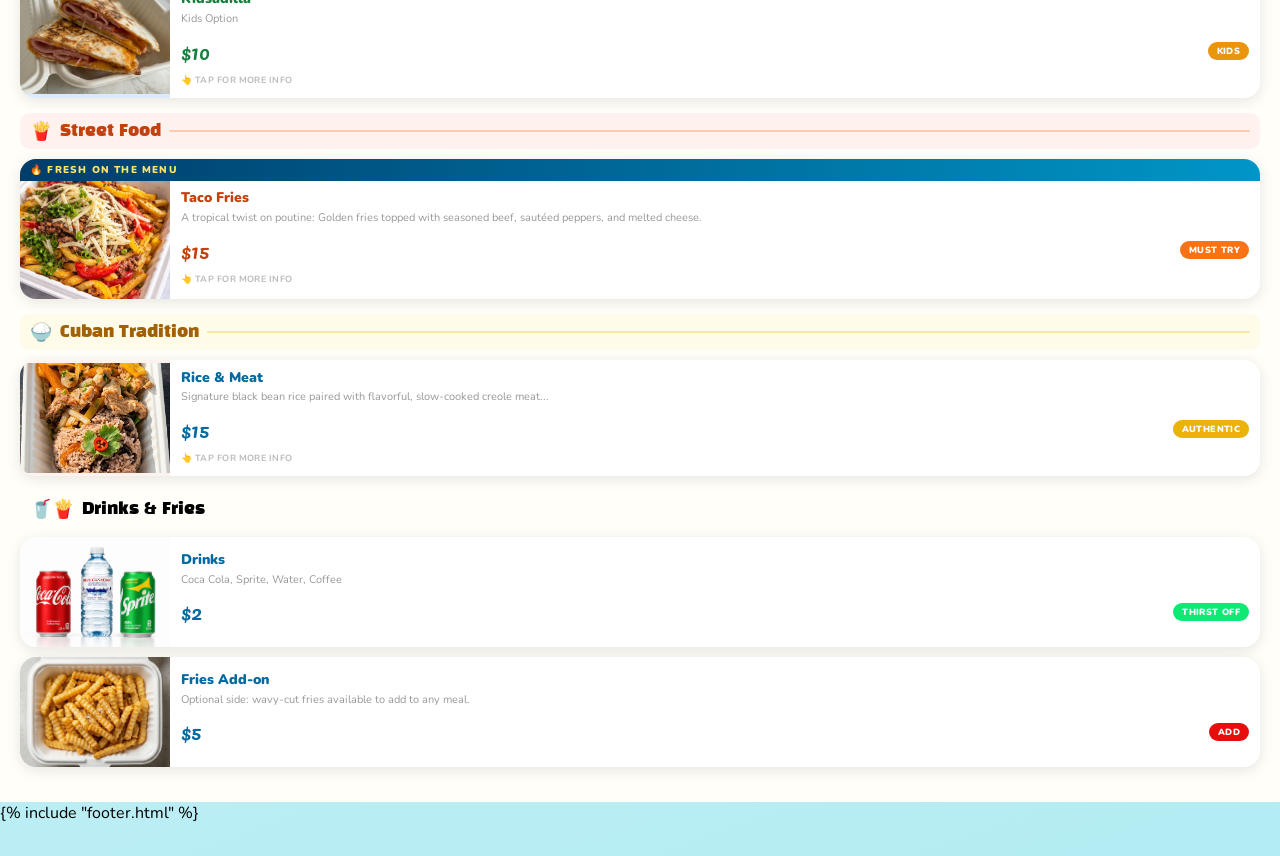
==== commit ed10cf28: "Update Instagram link in index.html" ====
--- a/templates/index.html
+++ b/templates/index.html
@@ -35,7 +35,7 @@
     </ul>
     <div class="topbar-socials">
       <a href="https://facebook.com/UncleMoroVaraderoFoodTruck" target="_blank" class="soc-btn fb" title="Facebook"><i class="fa-brands fa-facebook-f"></i></a>
-      <a href="https://instagram.com/Uncle_Moro_Varadero_Food_real" target="_blank" class="soc-btn ig" title="Instagram"><i class="fa-brands fa-instagram"></i></a>
+      <a href="https://instagram.com/uncle_moro_varadero_food_truck" target="_blank" class="soc-btn ig" title="Instagram"><i class="fa-brands fa-instagram"></i></a>
       <a href="https://m.me/Uncle Moro Varadero Food Truck" target="_blank" class="soc-btn wa" title="Messenger"><i class="fa-brands fa-facebook-messenger"></i></a>
     </div>
   </nav>
@@ -295,4 +295,4 @@
 <script src="/static/js/script.js"></script>
 
 </body>
-</html>+</html>
--- a/static/css/estilo.css
+++ b/static/css/estilo.css
@@ -12,7 +12,7 @@
 body {
   font-family: 'Nunito', sans-serif;
   background: linear-gradient(160deg, #e0f7fa 0%, #b3ecf3 100%);
-  min-height: 100dvh;
+  min-height: 100vh;
   padding: 0 0 2rem; 
 }
 
@@ -230,7 +230,7 @@
 .soc-btn:hover { transform: translateY(-2px) scale(1.1); }
 .soc-btn.fb:hover { background: #1877f2; border-color: #1877f2; }
 .soc-btn.ig:hover { background: #e1306c; border-color: #e1306c; }
-.soc-btn.me:hover { background: #1877f2; border-color: #1877f2; }
+.soc-btn.wa:hover { background: #1877f2; border-color: #1877f2; }
  
 .logo-ring img { width: 100%; height: 100%; object-fit: cover; display: block; }
 
@@ -336,6 +336,7 @@
 .li .ph-bg { background:#ecfdf5; } .li .card-name,.li .price { color:#15803d; } .li .badge { background:#22c55e; color:#fff; } .li .sec-row { background:#ecfdf5; } .li .sec-name { color:#15803d; } .li .sec-rule { background:#22c55e; }
 .cr .ph-bg { background:#fff1ee; } .cr .card-name,.cr .price { color:#c2410c; } .cr .badge { background:#f97316; color:#fff; } .cr .sec-row { background:#fff1ee; } .cr .sec-name { color:#c2410c; } .cr .sec-rule { background:#f97316; }
 .go .ph-bg { background:#fefce8; } .go .card-name,.go .price { color:#a16207; } .go .badge { background:#eab308; color:#fff; } .go .sec-row { background:#fefce8; } .go .sec-name { color:#a16207; } .go .sec-rule { background:#eab308; }
+.di .ph-bg { background:#fefce8; } .go .card-name,.go .price { color:#0369a1; } .cb .badge { background:#0ea5e9; color:#fff; } .cb .sec-row { background:#e0f2fe; } .cb .sec-name { color:#0369a1; } .cb .sec-rule { background:#0ea5e9; }
 
 /* ─── MODAL ─── */
 .overlay {
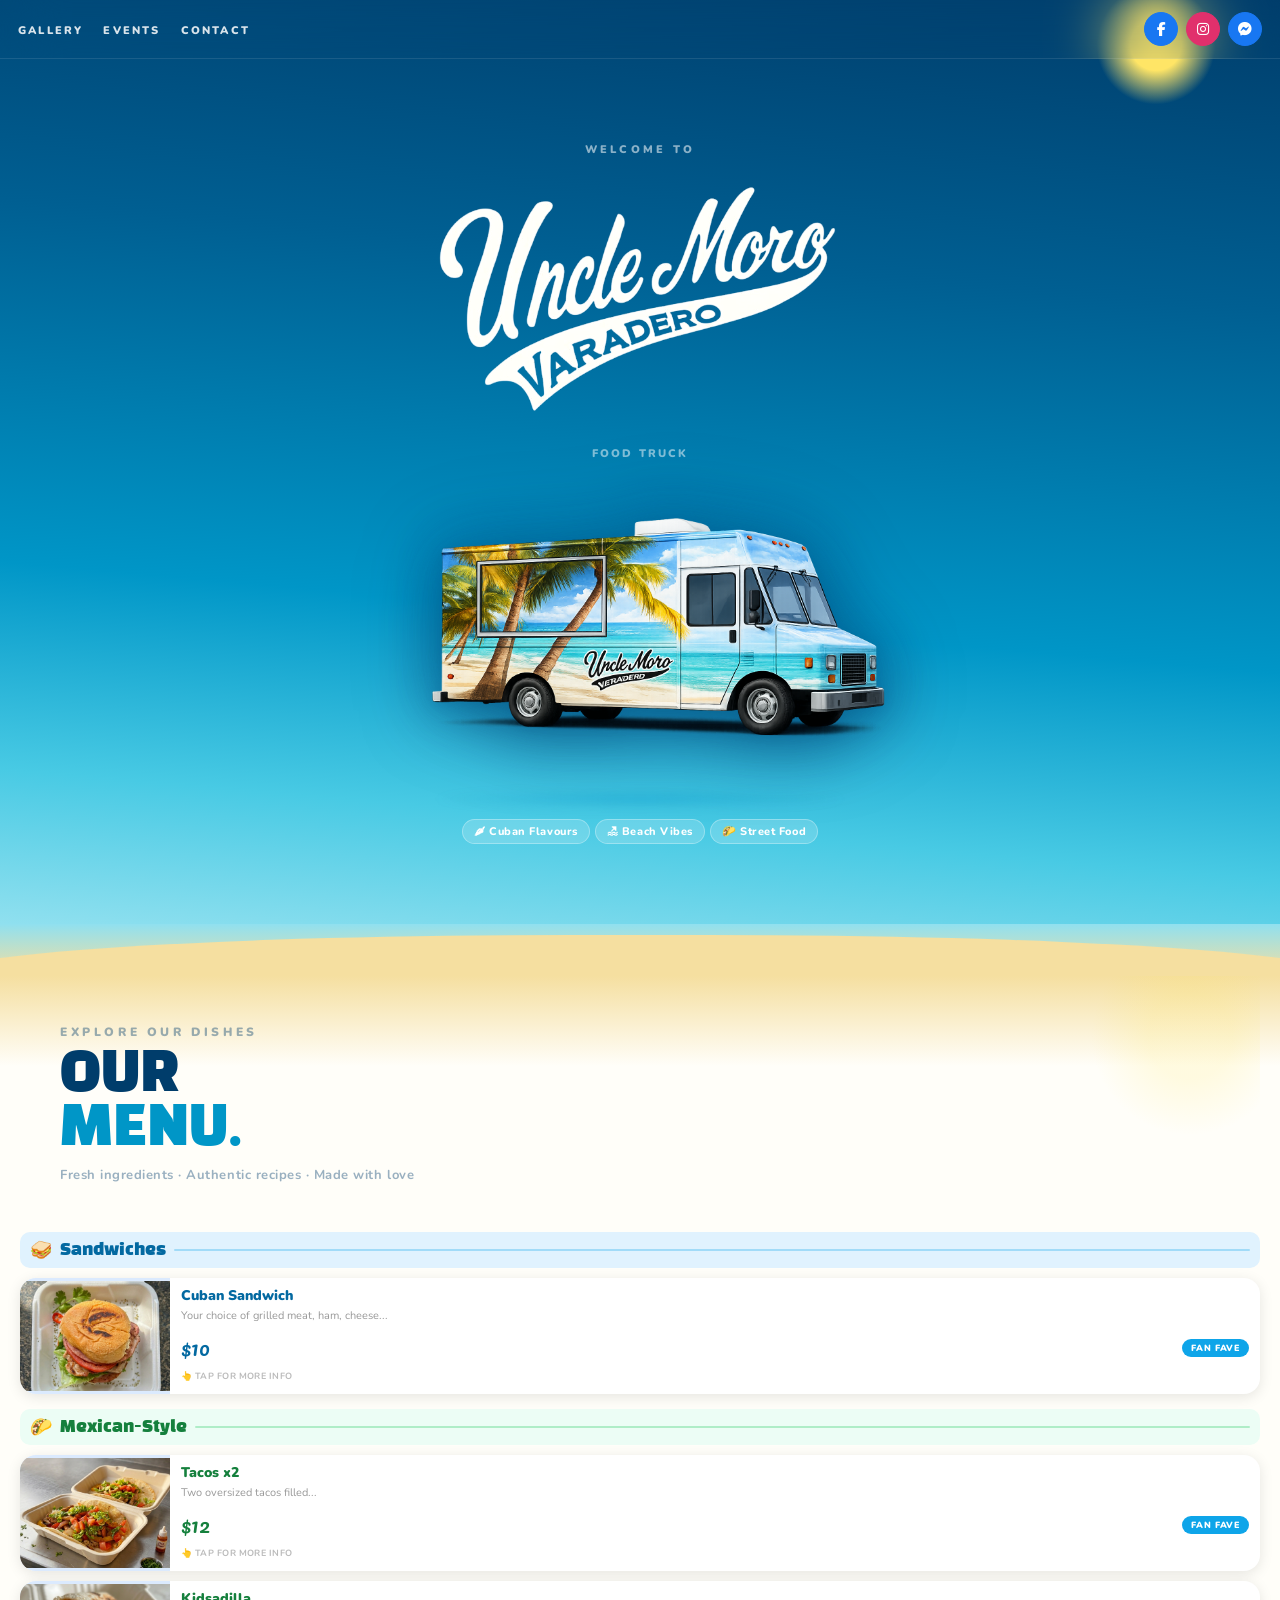
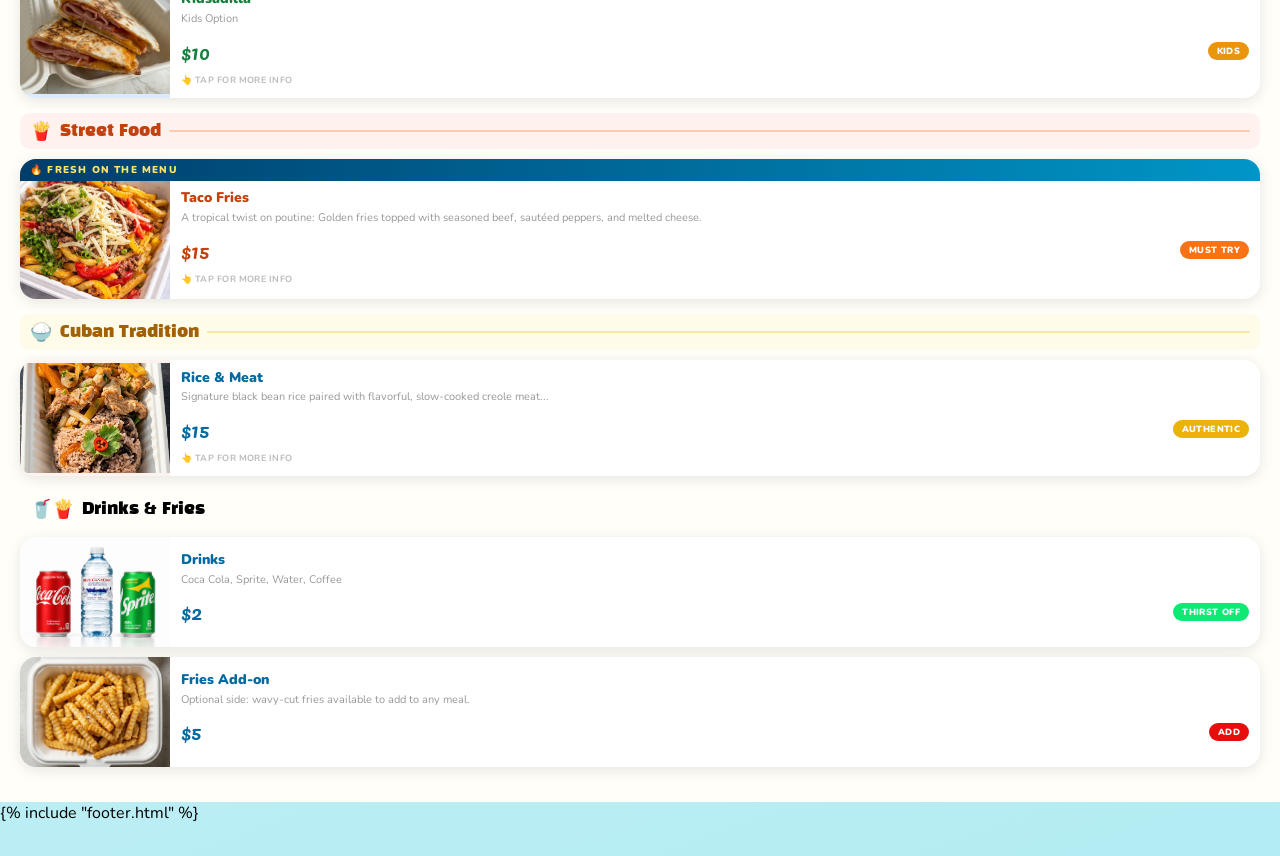
==== commit a9faa7e1: "Update social media links and styles in index.html" ====
--- a/templates/index.html
+++ b/templates/index.html
@@ -34,9 +34,9 @@
       <li><a href="#info">Contact</a></li>
     </ul>
     <div class="topbar-socials">
-      <a href="https://facebook.com/UncleMoroVaraderoFoodTruck" target="_blank" class="soc-btn fb" title="Facebook"><i class="fa-brands fa-facebook-f"></i></a>
-      <a href="https://instagram.com/uncle_moro_varadero_food_truck" target="_blank" class="soc-btn ig" title="Instagram"><i class="fa-brands fa-instagram"></i></a>
-      <a href="https://m.me/Uncle Moro Varadero Food Truck" target="_blank" class="soc-btn wa" title="Messenger"><i class="fa-brands fa-facebook-messenger"></i></a>
+      <a href="https://facebook.com/UncleMoroVaraderoFoodTruck" style="background: #1877f2; border-color: #1877f2;" target="_blank" class="soc-btn fb" title="Facebook"><i class="fa-brands fa-facebook-f"></i></a>
+      <a href="https://instagram.com/Uncle_Moro_Varadero_Food_real" style="background: #e1306c; border-color: #e1306c;" target="_blank" class="soc-btn ig" title="Instagram"><i class="fa-brands fa-instagram"></i></a>
+      <a href="https://m.me/Uncle Moro Varadero Food Truck" style="background: #1877f2; border-color: #1877f2;" target="_blank" class="soc-btn wa" title="Messenger"><i class="fa-brands fa-facebook-messenger"></i></a>
     </div>
   </nav>
 
--- a/static/css/estilo.css
+++ b/static/css/estilo.css
@@ -227,10 +227,6 @@
   text-decoration: none;
   transition: background .2s, transform .2s;
 }
-.soc-btn:hover { transform: translateY(-2px) scale(1.1); }
-.soc-btn.fb:hover { background: #1877f2; border-color: #1877f2; }
-.soc-btn.ig:hover { background: #e1306c; border-color: #e1306c; }
-.soc-btn.wa:hover { background: #1877f2; border-color: #1877f2; }
  
 .logo-ring img { width: 100%; height: 100%; object-fit: cover; display: block; }
 
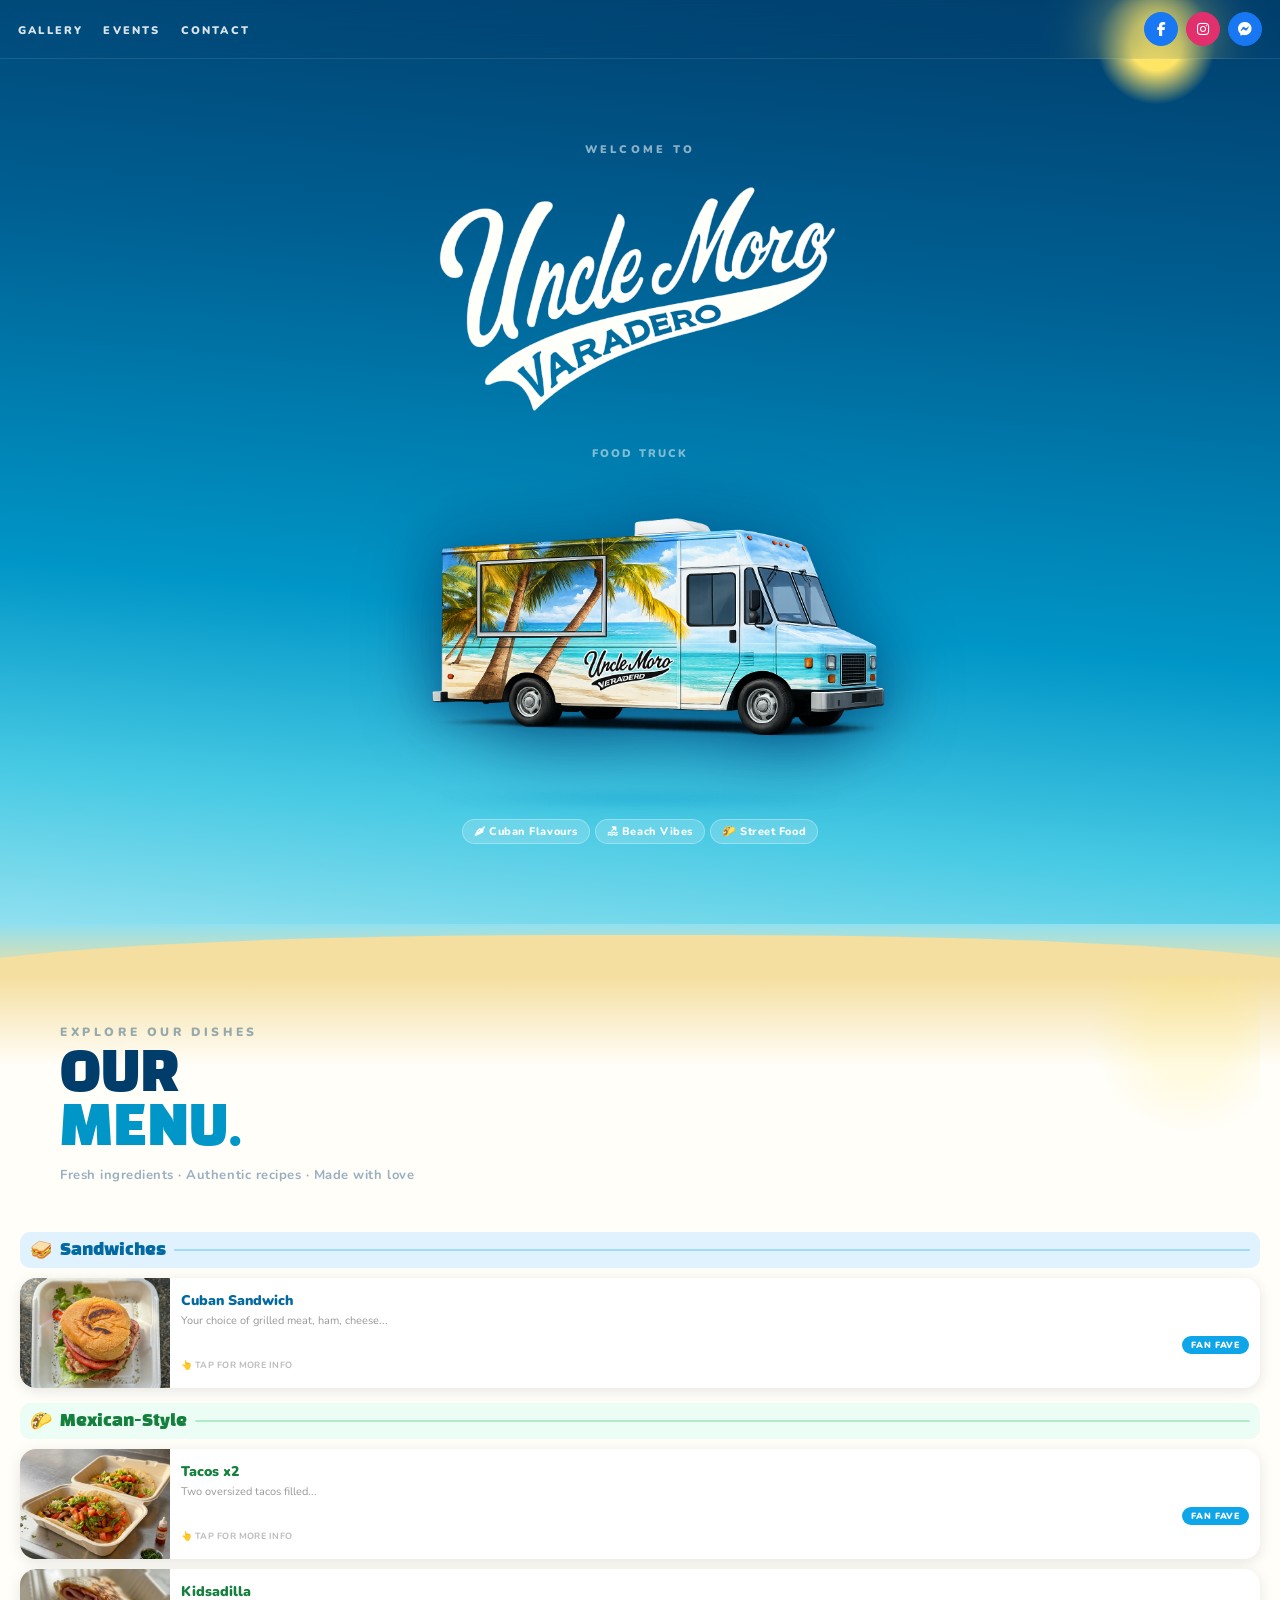
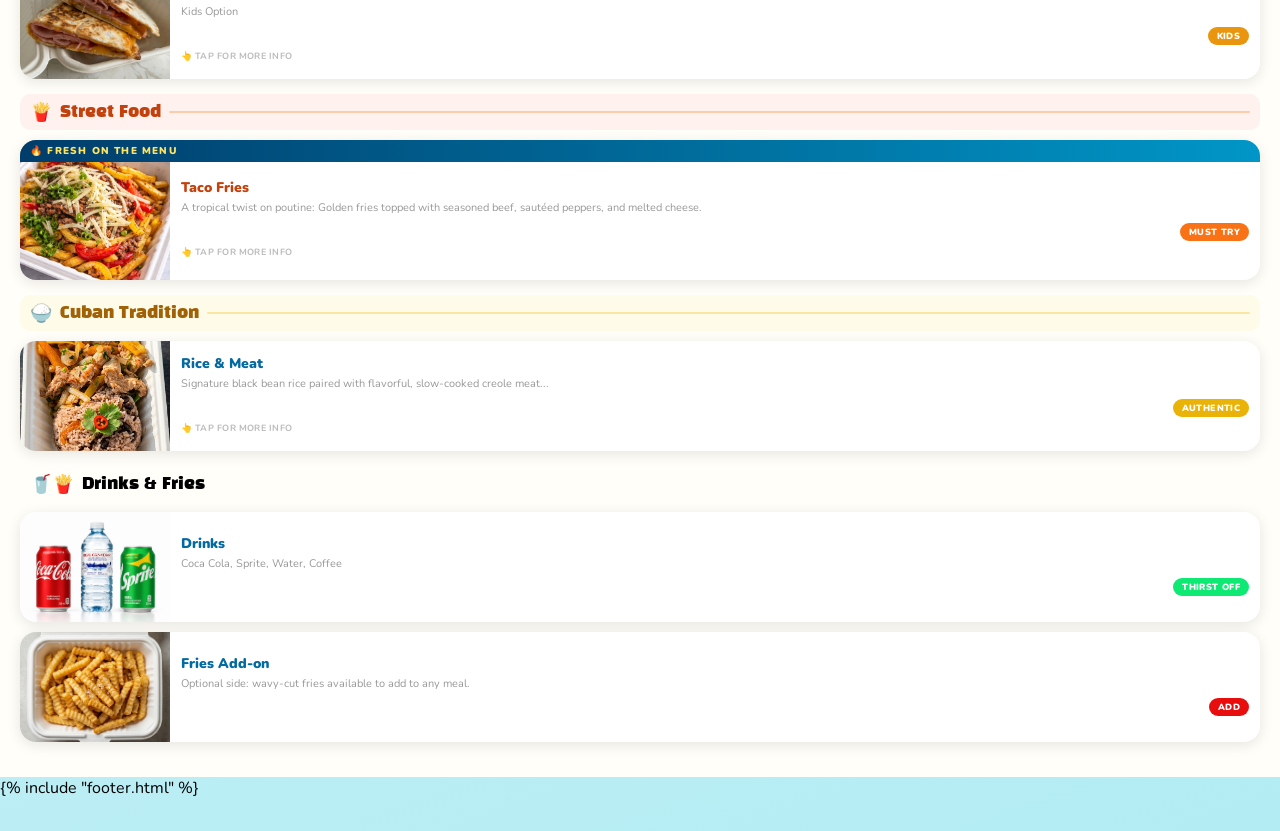
==== commit c39e064e: "Remove price display from menu items Removed price display from menu items." ====
--- a/templates/index.html
+++ b/templates/index.html
@@ -35,7 +35,7 @@
     </ul>
     <div class="topbar-socials">
       <a href="https://facebook.com/UncleMoroVaraderoFoodTruck" style="background: #1877f2; border-color: #1877f2;" target="_blank" class="soc-btn fb" title="Facebook"><i class="fa-brands fa-facebook-f"></i></a>
-      <a href="https://instagram.com/Uncle_Moro_Varadero_Food_real" style="background: #e1306c; border-color: #e1306c;" target="_blank" class="soc-btn ig" title="Instagram"><i class="fa-brands fa-instagram"></i></a>
+      <a href="https://instagram.com/uncle_moro_varadero_food_truck" style="background: #e1306c; border-color: #e1306c;" target="_blank" class="soc-btn ig" title="Instagram"><i class="fa-brands fa-instagram"></i></a>
       <a href="https://m.me/Uncle Moro Varadero Food Truck" style="background: #1877f2; border-color: #1877f2;" target="_blank" class="soc-btn wa" title="Messenger"><i class="fa-brands fa-facebook-messenger"></i></a>
     </div>
   </nav>
@@ -92,7 +92,7 @@
         <div class="card-desc">Your choice of grilled meat, ham, cheese...</div>
 
         <div class="card-btm">
-          <span class="price">$10</span>
+          <span class="price"></span>
           <span class="badge" style="background:#0ea5e9;color:#fff;">Fan Fave</span>
         </div>
 
@@ -126,7 +126,7 @@
         <div class="card-desc">Two oversized tacos filled...</div>
 
         <div class="card-btm">
-          <span class="price">$12</span>
+          <span class="price"></span>
           <span class="badge" style="background:#0ea5e9;color:#fff;">Fan Fave</span>
         </div>
 
@@ -147,7 +147,7 @@
         <div class="card-desc">Kids Option</div>
 
         <div class="card-btm">
-          <span class="price">$10</span>
+          <span class="price"></span>
           <span class="badge" style="background:#e9950e;color:#fff;">Kids</span>
         </div>
 
@@ -183,7 +183,7 @@
         <div class="card-desc">A tropical twist on poutine: Golden fries topped with seasoned beef, sautéed peppers, and melted cheese.</div>
 
         <div class="card-btm">
-          <span class="price">$15</span>
+          <span class="price"></span>
           <span class="badge" style="background:#f97316;color:#fff;">Must Try</span>
         </div>
 
@@ -219,7 +219,7 @@
         <div class="card-desc">Signature black bean rice paired with flavorful, slow-cooked creole meat...</div>
 
         <div class="card-btm">
-          <span class="price">$15</span>
+          <span class="price"></span>
           <span class="badge" style="background:#eab308;color:#fff;">Authentic</span>
         </div>
 
@@ -253,7 +253,7 @@
         <div class="card-desc">Coca Cola, Sprite, Water, Coffee</div>
 
         <div class="card-btm">
-          <span class="price">$2</span>
+          <span class="price"></span>
           <span class="badge" style="background:#0ee974;color:#fff;">Thirst off</span>
         </div>
       </div>
@@ -272,7 +272,7 @@
         <div class="card-desc">Optional side: wavy-cut fries available to add to any meal.</div>
 
         <div class="card-btm">
-          <span class="price">$5</span>
+          <span class="price"></span>
           <span class="badge" style="background:#e90e0e;color:#fff;">Add</span>
         </div>
 
